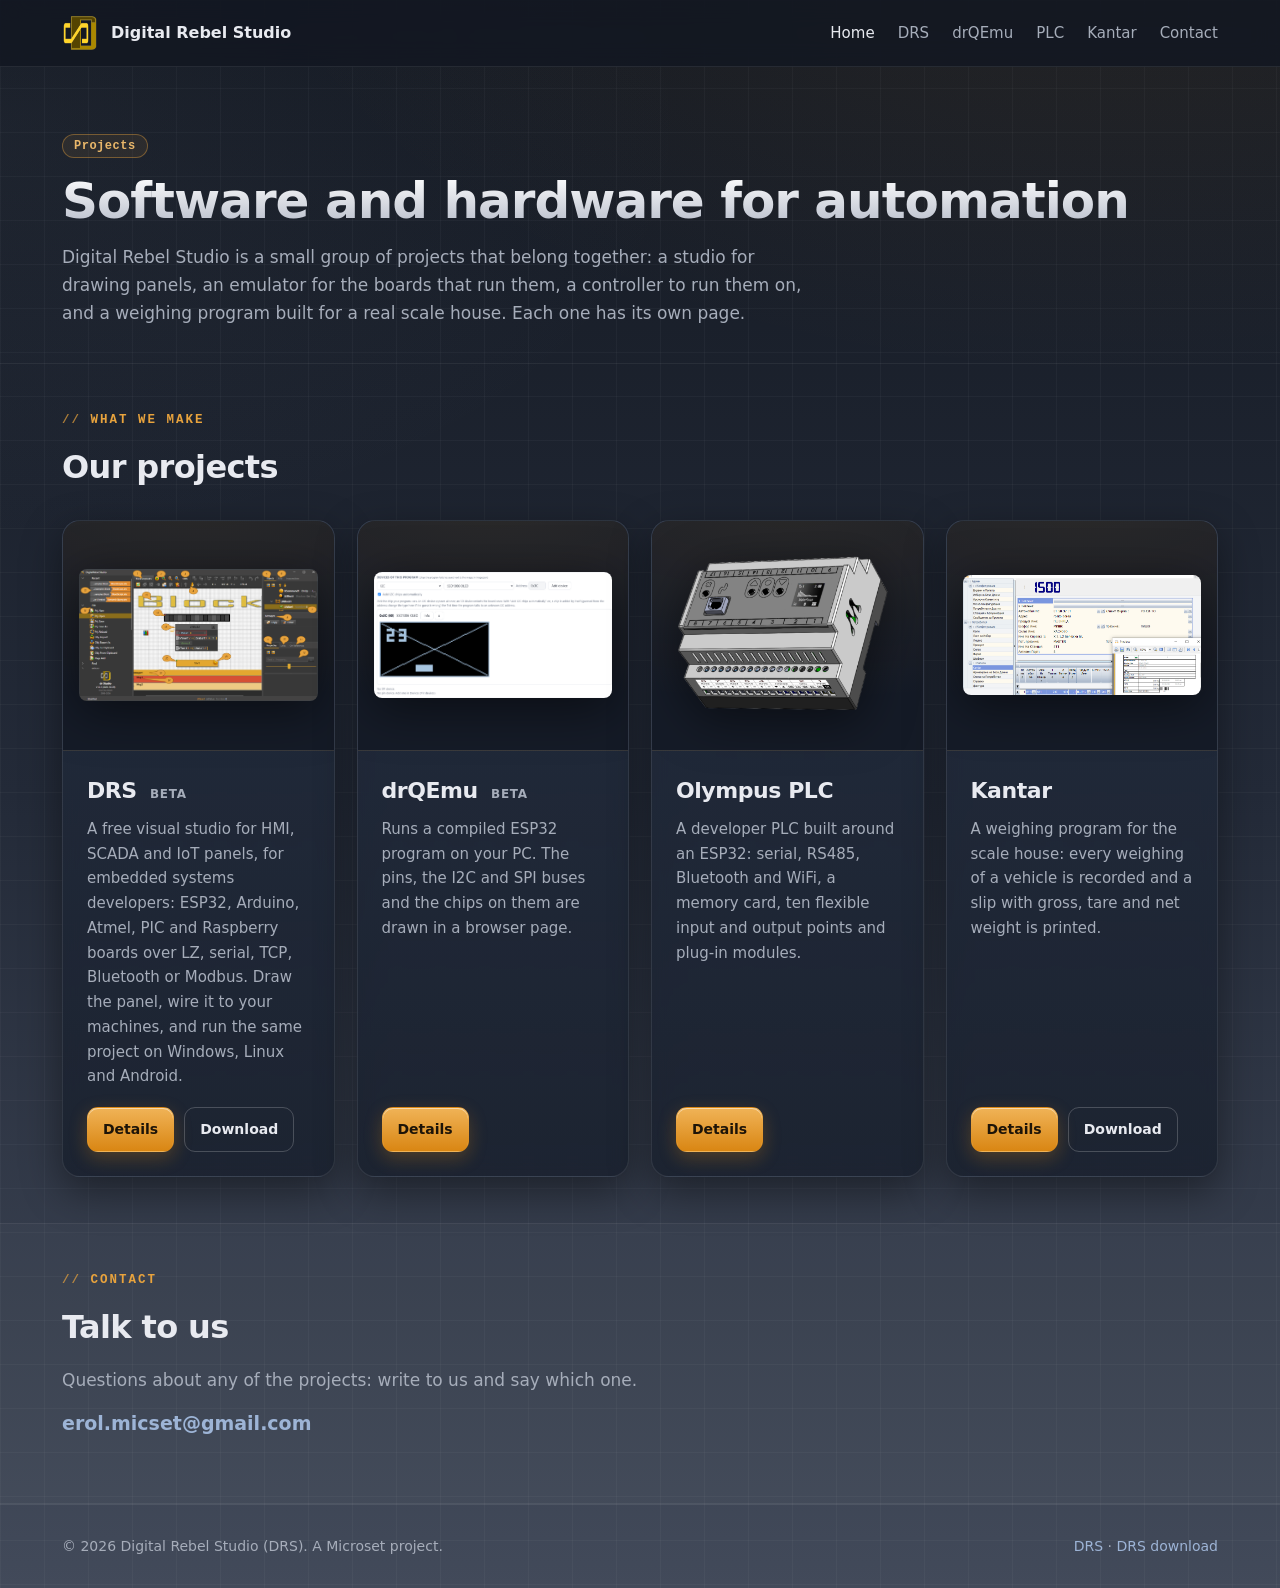
==== index.html @ 2b2c3fd4 "Keywords: embedded systems developers" ====
<!DOCTYPE html>
<html lang="en">
<head>
<meta charset="utf-8">
<meta name="viewport" content="width=device-width, initial-scale=1">
<title>Digital Rebel Studio · Free HMI and SCADA for embedded developers: ESP32, Arduino, PIC, Raspberry</title>
<link rel="canonical" href="https://erolmicset.github.io/">
<meta name="description" content="Digital Rebel Studio makes software and hardware for automation: DRS, a free HMI and SCADA studio for embedded developers using ESP32, Arduino, Atmel AVR, PIC and Raspberry boards (LZ over serial, TCP or Bluetooth, or Modbus); drQEmu, an ESP32 emulator; the Olympus PLC; and Kantar, a weighing program.">
<meta name="theme-color" content="#0f1626">
<link rel="icon" type="image/png" href="images/drs-logo.png">
<script>document.documentElement.classList.add('js')</script>
<style>
:root{
  --bg:#ffffff; --bg-alt:#f4f7fc; --card:#ffffff; --panel:#f8fafc;
  --text:#0d1424; --muted:#57617a; --faint:#8a93a8;
  --line:#e2e8f2;
  --accent:#2563eb; --amber:#d98613; --accent-ink:#ffffff; --ok:#16a34a;
  --shadow:0 1px 2px rgba(13,20,36,.05),0 10px 28px rgba(13,20,36,.07);
  --mono:ui-monospace,SFMono-Regular,Menlo,Consolas,"Liberation Mono",monospace;
}
@media (prefers-color-scheme:dark){
  :root{
    --bg:#0a1020; --bg-alt:#0d1428; --card:#121b33; --panel:#0e1730;
    --text:#e9edf6; --muted:#9aa5bd; --faint:#6e7891;
    --line:#1f2b4a;
    --accent:#5b8cff; --amber:#e8a33d; --accent-ink:#06101f; --ok:#34d399;
    --shadow:0 1px 2px rgba(0,0,0,.4),0 10px 28px rgba(0,0,0,.35);
  }
}
*{box-sizing:border-box}
html{scroll-behavior:smooth}
@media (prefers-reduced-motion:reduce){html{scroll-behavior:auto}*{animation:none!important;transition:none!important}}
body{margin:0;background:var(--bg);color:var(--text);
  font:16px/1.65 system-ui,-apple-system,"Segoe UI",Roboto,Helvetica,Arial,sans-serif;-webkit-font-smoothing:antialiased}
a{color:var(--accent);text-decoration:none}
a:hover{text-decoration:underline}
:focus-visible{outline:2px solid var(--accent);outline-offset:3px;border-radius:6px}
h1,h2,h3{letter-spacing:-.02em}
img{max-width:100%;height:auto;display:block}
.wrap{max-width:1200px;margin:0 auto;padding:0 22px}
header.nav{position:sticky;top:0;z-index:30;background:color-mix(in srgb,var(--bg) 84%,transparent);
  backdrop-filter:blur(12px);border-bottom:1px solid var(--line)}
.nav .wrap{display:flex;align-items:center;justify-content:space-between;gap:18px;height:66px}
.brand{display:flex;align-items:center;gap:11px;font-weight:700;color:var(--text);white-space:nowrap}
.brand:hover{text-decoration:none}
.logo{width:38px;height:38px;object-fit:contain}
.nav nav{display:flex;gap:23px;align-items:center}
.nav nav a{color:var(--muted);font-size:15px;white-space:nowrap}
.nav nav a:hover,.nav nav a[aria-current]{color:var(--text);text-decoration:none}
.btn{display:inline-block;padding:12px 22px;border-radius:11px;font-weight:600;font-size:15px;border:1px solid transparent;cursor:pointer;font-family:inherit}
.btn:hover{text-decoration:none}
.btn.primary{background:linear-gradient(180deg,#f0b357,#d98613);color:#1d1408;
  box-shadow:inset 0 1px 0 rgba(255,255,255,.5),0 6px 18px rgba(217,134,19,.28);transition:transform .2s,filter .2s}
.btn.primary:hover{filter:brightness(1.06);transform:translateY(-1px)}
.btn.ghost{border-color:var(--line);color:var(--text);background:var(--card)}
.btn.ghost:hover{border-color:var(--amber)}
.eyebrow{font-size:12.5px;font-weight:700;letter-spacing:1.5px;text-transform:uppercase;color:var(--amber);margin:0 0 10px}
.head{padding:64px 0 36px;background:radial-gradient(1100px 380px at 50% -90px,color-mix(in srgb,var(--amber) 16%,transparent),transparent)}
h1{font-size:clamp(32px,5vw,50px);line-height:1.1;margin:0 0 14px}
h2{font-size:clamp(24px,3vw,32px);margin:0 0 12px}
.sub{color:var(--muted);max-width:740px;margin:0;font-size:17px}
section{padding:46px 0}
section.alt{background:var(--bg-alt);border-block:1px solid var(--line)}
.card{background:var(--card);border:1px solid var(--line);border-radius:18px;padding:24px;box-shadow:var(--shadow)}

/* recommended */
.rec{display:grid;grid-template-columns:auto 1fr auto;gap:26px;align-items:center;
  border-color:color-mix(in srgb,var(--amber) 50%,var(--line));
  background:linear-gradient(180deg,color-mix(in srgb,var(--amber) 8%,var(--card)),var(--card))}
.rec .ico{width:76px;height:76px;border-radius:20px;display:grid;place-items:center;
  background:linear-gradient(180deg,#f0b357,#d98613);box-shadow:inset 0 1px 0 rgba(255,255,255,.5),0 10px 24px rgba(217,134,19,.3)}
.rec .ico svg{width:42px;height:42px}
.rec h2{margin:0 0 4px;font-size:24px}
.rec p{margin:0;color:var(--muted)}
.rec .meta{font:600 12.5px var(--mono);color:var(--faint);margin-top:8px}
@media(max-width:800px){.rec{grid-template-columns:1fr;text-align:center}.rec .ico{margin:0 auto}}

/* package table */
.pk{display:grid;gap:16px;grid-template-columns:repeat(auto-fit,minmax(260px,1fr));margin-top:22px}
.pk .card{padding:20px;transition:transform .3s cubic-bezier(.2,.7,.2,1),box-shadow .3s,border-color .2s}
.pk .card:hover{transform:translateY(-3px);border-color:var(--amber)}
.pk .card.me{border-color:var(--amber);box-shadow:0 0 0 2px color-mix(in srgb,var(--amber) 35%,transparent),var(--shadow)}
.pk h3{margin:0 0 2px;font-size:18px}
.pk .os{font-size:12px;font-weight:700;letter-spacing:1.2px;text-transform:uppercase;color:var(--amber)}
.pk ul{list-style:none;margin:12px 0 0;padding:0;display:grid;gap:8px}
.pk li{display:flex;justify-content:space-between;gap:10px;font-size:14px;color:var(--muted);border-top:1px solid var(--line);padding-top:8px}
.pk li b{color:var(--text);font-weight:600}
.pk li code,.path{font:12.5px var(--mono);color:var(--faint)}
.sz{font:600 12.5px var(--mono);white-space:nowrap}

/* hash */
.hash{display:flex;gap:10px;align-items:center;flex-wrap:wrap;margin-top:12px}
.hash code{flex:1 1 360px;min-width:0;overflow-wrap:anywhere;font:13px/1.5 var(--mono);background:var(--panel);
  border:1px solid var(--line);border-radius:10px;padding:10px 12px}
.pre{background:#070d1f;color:#d7e0ff;border-radius:12px;padding:14px 16px;border:1px solid #1c2748;
  font:13px/1.7 var(--mono);overflow-x:auto;white-space:pre;margin:8px 0 0}
.tabs{display:flex;gap:8px;flex-wrap:wrap;margin:14px 0 0}
.tabs button{font:inherit;font-size:14px;font-weight:600;cursor:pointer;padding:7px 15px;border-radius:999px;
  border:1px solid var(--line);background:var(--card);color:var(--text)}
.tabs button[aria-pressed="true"]{background:linear-gradient(180deg,#f0b357,#d98613);border-color:#c47a10;color:#1d1408}

/* flow */
.plate{background:#f7f9fc;border:1px solid #e0e7f1;border-radius:18px;padding:18px;box-shadow:var(--shadow)}
.plate svg{display:block;width:100%;height:auto;max-width:980px;margin:0 auto}
.plate .pcap{font-size:12.5px;color:#7a869c;margin:8px 4px 0;font-weight:600}
.step rect{filter:drop-shadow(0 3px 5px rgba(20,32,60,.22))}
.js .step{opacity:0;transform:translateY(8px);transition:opacity .5s ease,transform .5s ease;transition-delay:var(--d)}
.js .plate.go .step{opacity:1;transform:none}
.js .plate .arrow{stroke-dasharray:1;stroke-dashoffset:1}
.js .plate.go .arrow{animation:draw .7s ease-out forwards;animation-delay:var(--d)}
@keyframes draw{to{stroke-dashoffset:0}}
.js .reveal{opacity:0;transform:translateY(16px);transition:opacity .6s ease,transform .6s cubic-bezier(.2,.7,.2,1)}
.js .reveal.in{opacity:1;transform:none}
.notes{display:grid;gap:14px;grid-template-columns:repeat(auto-fit,minmax(280px,1fr))}
.notes p{margin:0;color:var(--muted);font-size:15px}
.notes h3{margin:0 0 6px;font-size:17px}
footer{border-top:1px solid var(--line);padding:30px 0;color:var(--muted);font-size:14px}
footer .wrap{display:flex;justify-content:space-between;gap:16px;flex-wrap:wrap}
.badge{display:inline-block;font:700 12px var(--mono);letter-spacing:.5px;color:var(--accent);border:1px solid color-mix(in srgb,var(--accent) 45%,var(--line));background:color-mix(in srgb,var(--accent) 9%,transparent);padding:4px 11px;border-radius:999px;margin-bottom:16px}
.rec .ico{background:linear-gradient(180deg,#7fa6ee,#2563eb)!important;box-shadow:inset 0 1px 0 rgba(255,255,255,.45),0 10px 24px rgba(37,99,235,.3)!important}
.rec{border-color:color-mix(in srgb,var(--accent) 50%,var(--line))!important;background:linear-gradient(180deg,color-mix(in srgb,var(--accent) 7%,var(--card)),var(--card))!important}
.rec .ico svg{stroke:#fff}
.shotgrid{display:grid;gap:22px;grid-template-columns:1fr;margin-top:22px}
.shotfig{padding:16px;margin:0}
.shotfig .frame{background:radial-gradient(700px 240px at 50% -40px,#eef2f9,#e1e8f3);border:1px solid var(--line);border-radius:14px;padding:14px;display:grid;place-items:center;cursor:zoom-in;overflow:hidden}
.shotfig img{width:auto;max-width:100%;height:auto;border-radius:8px;border:1px solid #d6deec;box-shadow:0 14px 34px rgba(20,32,60,.22),0 2px 6px rgba(20,32,60,.15);transition:transform .5s cubic-bezier(.2,.7,.2,1)}
.shotfig .frame:hover img{transform:scale(1.015)}
.shotfig figcaption{margin-top:12px;display:grid;gap:3px}
.shotfig figcaption b{font-size:16.5px}
.shotfig figcaption span{color:var(--muted);font-size:14.5px}
dialog.zoom{border:0;padding:0;background:transparent;max-width:none;max-height:none;width:100vw;height:100vh;margin:0}
dialog.zoom::backdrop{background:rgba(5,9,18,.9)}
.zb{position:relative;width:100%;height:100%;display:flex;flex-direction:column;align-items:center;padding:54px 40px 16px}
.zb .view{flex:1 1 auto;min-height:0;width:100%;overflow:auto;display:grid;place-items:center}
.zb img{width:auto;height:auto;max-width:100%;max-height:calc(100vh - 150px);border-radius:10px;box-shadow:0 24px 70px rgba(0,0,0,.65);animation:zin .35s cubic-bezier(.2,.7,.2,1)}
@keyframes zin{from{opacity:0;transform:scale(.96)}to{opacity:1;transform:none}}
.zb .cap{color:#d8deea;margin-top:12px;font-size:15px;text-align:center;max-width:860px}
.zb .cap b{display:block;color:#fff;font-size:17px}
.zb button{font:inherit;cursor:pointer;border:1px solid rgba(255,255,255,.18);background:rgba(20,28,48,.82);color:#fff;min-width:44px;height:44px;border-radius:999px;font-size:20px;position:absolute}
.zb button:hover{background:rgba(217,134,19,.92)}
.zb .close{top:10px;right:14px}.zb .prev{left:10px;top:50%}.zb .next{right:10px;top:50%}
</style>
<style>
.projects{display:grid;gap:22px;grid-template-columns:repeat(auto-fit,minmax(250px,1fr));margin-top:26px}
.proj{padding:0;overflow:hidden;display:flex;flex-direction:column;transition:transform .3s cubic-bezier(.2,.7,.2,1),border-color .2s}
.proj:hover{transform:translateY(-3px);border-color:var(--amber)}
.proj .pic{background:radial-gradient(700px 240px at 50% -40px,#eef2f9,#e1e8f3);border-bottom:1px solid var(--line);height:230px;display:grid;place-items:center;padding:16px}
.proj .pic img{max-height:100%;width:auto;max-width:100%;object-fit:contain;border-radius:8px}
.proj .txt{padding:22px 24px 24px;display:flex;flex-direction:column;gap:8px;flex:1}
.proj h3{margin:0;font-size:22px}
.proj h3 small{font-size:12px;font-weight:600;color:var(--muted);text-transform:uppercase;letter-spacing:.06em;margin-left:6px}
.proj p{margin:0;color:var(--muted);font-size:15px}
.proj .go{margin-top:auto;padding-top:10px;display:flex;gap:10px;flex-wrap:wrap}
</style>
<link rel="stylesheet" href="site.css">
</head>
<body>

<header class="nav">
  <div class="wrap">
    <a class="brand" href="index.html"><img class="logo" src="images/drs-logo.png" alt="" width="38" height="38"> Digital Rebel Studio</a>
    <nav aria-label="Primary">
      <a href="index.html" aria-current="page">Home</a>
      <a href="DRS.html">DRS</a>
      <a href="drQEmu.html">drQEmu</a>
      <a href="PLC.html">PLC</a>
      <a href="Kantar.html">Kantar</a>
      <a href="#contact">Contact</a>
    </nav>
  </div>
</header>

<main>
  <div class="head">
    <div class="wrap">
      <span class="badge" translate="no">Projects</span>
      <h1>Software and hardware for automation</h1>
      <p class="sub"><span translate="no" class="notranslate">Digital Rebel Studio</span> is a small group of projects that belong together: a studio for drawing panels, an emulator for the boards that run them, a controller to run them on, and a weighing program built for a real scale house. Each one has its own page.</p>
    </div>
  </div>

  <section>
    <div class="wrap">
      <p class="eyebrow">What we make</p>
      <h2>Our projects</h2>
      <div class="projects">

        <article class="card proj reveal">
          <div class="pic"><img src="images/drs/ide-overview1.png" alt="The DRS studio: the canvas, the toolbox and the property editor." loading="lazy"></div>
          <div class="txt">
            <h3><span translate="no" class="notranslate">DRS</span> <small>beta</small></h3>
            <p>A free visual studio for <span translate="no" class="notranslate">HMI</span>, <span translate="no" class="notranslate">SCADA</span> and <span translate="no" class="notranslate">IoT</span> panels, for embedded systems developers: <span translate="no" class="notranslate">ESP32</span>, <span translate="no" class="notranslate">Arduino</span>, <span translate="no" class="notranslate">Atmel</span>, <span translate="no" class="notranslate">PIC</span> and <span translate="no" class="notranslate">Raspberry</span> boards over <span translate="no" class="notranslate">LZ</span>, serial, <span translate="no" class="notranslate">TCP</span>, <span translate="no" class="notranslate">Bluetooth</span> or <span translate="no" class="notranslate">Modbus</span>. Draw the panel, wire it to your machines, and run the same project on <span translate="no" class="notranslate">Windows</span>, <span translate="no" class="notranslate">Linux</span> and <span translate="no" class="notranslate">Android</span>.</p>
            <div class="go"><a class="btn primary" href="DRS.html">Details</a><a class="btn ghost" href="DRSDownload.html">Download</a></div>
          </div>
        </article>

        <article class="card proj reveal">
          <div class="pic"><img src="images/drqemu/oled.png" alt="An OLED display drawn by drQEmu while a program runs." loading="lazy"></div>
          <div class="txt">
            <h3><span translate="no" class="notranslate">drQEmu</span> <small>beta</small></h3>
            <p>Runs a compiled <span translate="no" class="notranslate">ESP32</span> program on your PC. The pins, the <span translate="no" class="notranslate">I2C</span> and <span translate="no" class="notranslate">SPI</span> buses and the chips on them are drawn in a browser page.</p>
            <div class="go"><a class="btn primary" href="drQEmu.html">Details</a></div>
          </div>
        </article>

        <article class="card proj reveal">
          <div class="pic"><img src="images/PLC/Olympus1.1.png" alt="The Olympus PLC housing." loading="lazy"></div>
          <div class="txt">
            <h3><span translate="no" class="notranslate">Olympus PLC</span></h3>
            <p>A developer <span translate="no" class="notranslate">PLC</span> built around an <span translate="no" class="notranslate">ESP32</span>: serial, <span translate="no" class="notranslate">RS485</span>, <span translate="no" class="notranslate">Bluetooth</span> and <span translate="no" class="notranslate">WiFi</span>, a memory card, ten flexible input and output points and plug-in modules.</p>
            <div class="go"><a class="btn primary" href="PLC.html">Details</a></div>
          </div>
        </article>

        <article class="card proj reveal">
          <div class="pic"><img src="images/Kantar/Kantar10.jpg" alt="The Kantar weighing screen." loading="lazy"></div>
          <div class="txt">
            <h3><span translate="no" class="notranslate">Kantar</span></h3>
            <p>A weighing program for the scale house: every weighing of a vehicle is recorded and a slip with gross, tare and net weight is printed.</p>
            <div class="go"><a class="btn primary" href="Kantar.html">Details</a><a class="btn ghost" href="Kantar.html#rec">Download</a></div>
          </div>
        </article>

      </div>
    </div>
  </section>

  <section class="alt" id="contact">
    <div class="wrap">
      <p class="eyebrow">Contact</p>
      <h2>Talk to us</h2>
      <p class="sub">Questions about any of the projects: write to us and say which one.</p>
      <p style="font-size:19px;font-weight:600;margin:14px 0 18px"><a href="mailto:erol.micset@gmail.com">erol.micset@gmail.com</a></p>
    </div>
  </section>
</main>

<footer>
  <div class="wrap">
    <span>&copy; <span id="y">2026</span> <span translate="no" class="notranslate">Digital Rebel Studio</span> (<span translate="no" class="notranslate">DRS</span>). A <span translate="no" class="notranslate">Microset</span> project.</span>
    <span><a href="DRS.html"><span translate="no" class="notranslate">DRS</span></a> &middot; <a href="DRSDownload.html"><span translate="no" class="notranslate">DRS</span> download</a></span>
  </div>
</footer>

<script>
(function () {
  'use strict';
  var reduce = window.matchMedia && matchMedia('(prefers-reduced-motion: reduce)').matches;
  var items = Array.prototype.slice.call(document.querySelectorAll('.reveal'));
  if (reduce || !('IntersectionObserver' in window)) items.forEach(function (e) { e.classList.add('in'); });
  else {
    var io = new IntersectionObserver(function (en) { en.forEach(function (x) { if (x.isIntersecting) { x.target.classList.add('in'); io.unobserve(x.target); } }); }, { threshold: 0.12 });
    items.forEach(function (e, i) { e.style.transitionDelay = (i % 3) * 0.08 + 's'; io.observe(e); });
    setTimeout(function () { items.forEach(function (e) { e.classList.add('in'); }); }, 6000);
  }
  document.getElementById('y').textContent = new Date().getFullYear();
})();
</script>
</body>
</html>
---- site.css ----
/* site.css - the dark, technical look shared by every page. Loaded after each page's own style block, so it wins.
   Graphite ground, gold accent; blue only as a faint hint (links, a trace of light). */
:root{
  --bg:#121722; --bg-alt:#151b27; --card:#1a2130; --panel:#141a26;
  --text:#e8eaf0; --muted:#a6adba; --faint:#737b8a;
  --line:#2a3345;
  --accent:#9db4d6; --amber:#e8a33d; --accent-ink:#121722; --ok:#6fcf97;
  --shadow:0 14px 40px rgba(0,0,0,.42);
}
body{
  background-color:#121722;
  background-image:
    radial-gradient(900px 520px at 88% -140px,rgba(232,163,61,.09),transparent),
    radial-gradient(700px 420px at 0% 8%,rgba(160,175,200,.05),transparent),
    linear-gradient(rgba(255,255,255,.032) 1px,transparent 1px),
    linear-gradient(90deg,rgba(255,255,255,.032) 1px,transparent 1px),
    linear-gradient(180deg,#141922 0%,#232a38 50%,#424a5a 100%);
  background-size:auto,auto,44px 44px,44px 44px,100% 100%;
}
header.nav{background:rgba(18,23,34,.84);border-bottom:1px solid rgba(255,255,255,.08)}
.head{background:none;border-bottom:1px solid rgba(255,255,255,.06)}
h1{background:linear-gradient(180deg,#ffffff,#b4bac8);-webkit-background-clip:text;background-clip:text;color:transparent}
.eyebrow{font-family:var(--mono,ui-monospace,SFMono-Regular,Menlo,Consolas,monospace);letter-spacing:2px;color:var(--amber)}
.eyebrow::before{content:"// ";opacity:.7}
.badge{background:rgba(232,163,61,.08);border-color:rgba(232,163,61,.4);color:#e9b76a}
section.alt{background:rgba(255,255,255,.018);border-block:1px solid rgba(255,255,255,.06)}
.card{background:linear-gradient(180deg,rgba(36,46,64,.78),rgba(23,30,43,.78));border:1px solid rgba(255,255,255,.09);box-shadow:inset 0 1px 0 rgba(255,255,255,.04),var(--shadow);backdrop-filter:blur(8px)}
.btn.ghost{background:transparent;border-color:rgba(255,255,255,.2);color:var(--text)}
.btn.ghost:hover{border-color:var(--amber)}
footer{border-top:1px solid rgba(255,255,255,.08)}
/* project cards of the home page */
.proj:hover{border-color:rgba(232,163,61,.65);box-shadow:inset 0 1px 0 rgba(255,255,255,.05),0 0 32px rgba(232,163,61,.12),var(--shadow)}
.proj .pic{background:radial-gradient(520px 200px at 50% -20px,rgba(232,163,61,.10),transparent),#151b27;border-bottom:1px solid rgba(255,255,255,.09)}
.proj .pic img{filter:drop-shadow(0 10px 24px rgba(0,0,0,.5))}
.proj .go .btn{padding:10px 15px;font-size:14px}
/* picture frames: dark mat under the screenshots */
.shotfig .frame,.stage{background:radial-gradient(700px 240px at 50% -40px,rgba(232,163,61,.07),transparent),#151b27}
.shotfig img{border-color:rgba(255,255,255,.14)}
/* download cards: gold, not blue (the pages' own rules use !important, so these do too) */
.rec .ico{background:linear-gradient(180deg,#f0b357,#d98613)!important;box-shadow:inset 0 1px 0 rgba(255,255,255,.45),0 10px 24px rgba(217,134,19,.28)!important}
.rec .ico svg{stroke:#1d1408}
.rec{border-color:rgba(232,163,61,.45)!important;background:linear-gradient(180deg,rgba(232,163,61,.07),rgba(23,30,43,.8))!important}
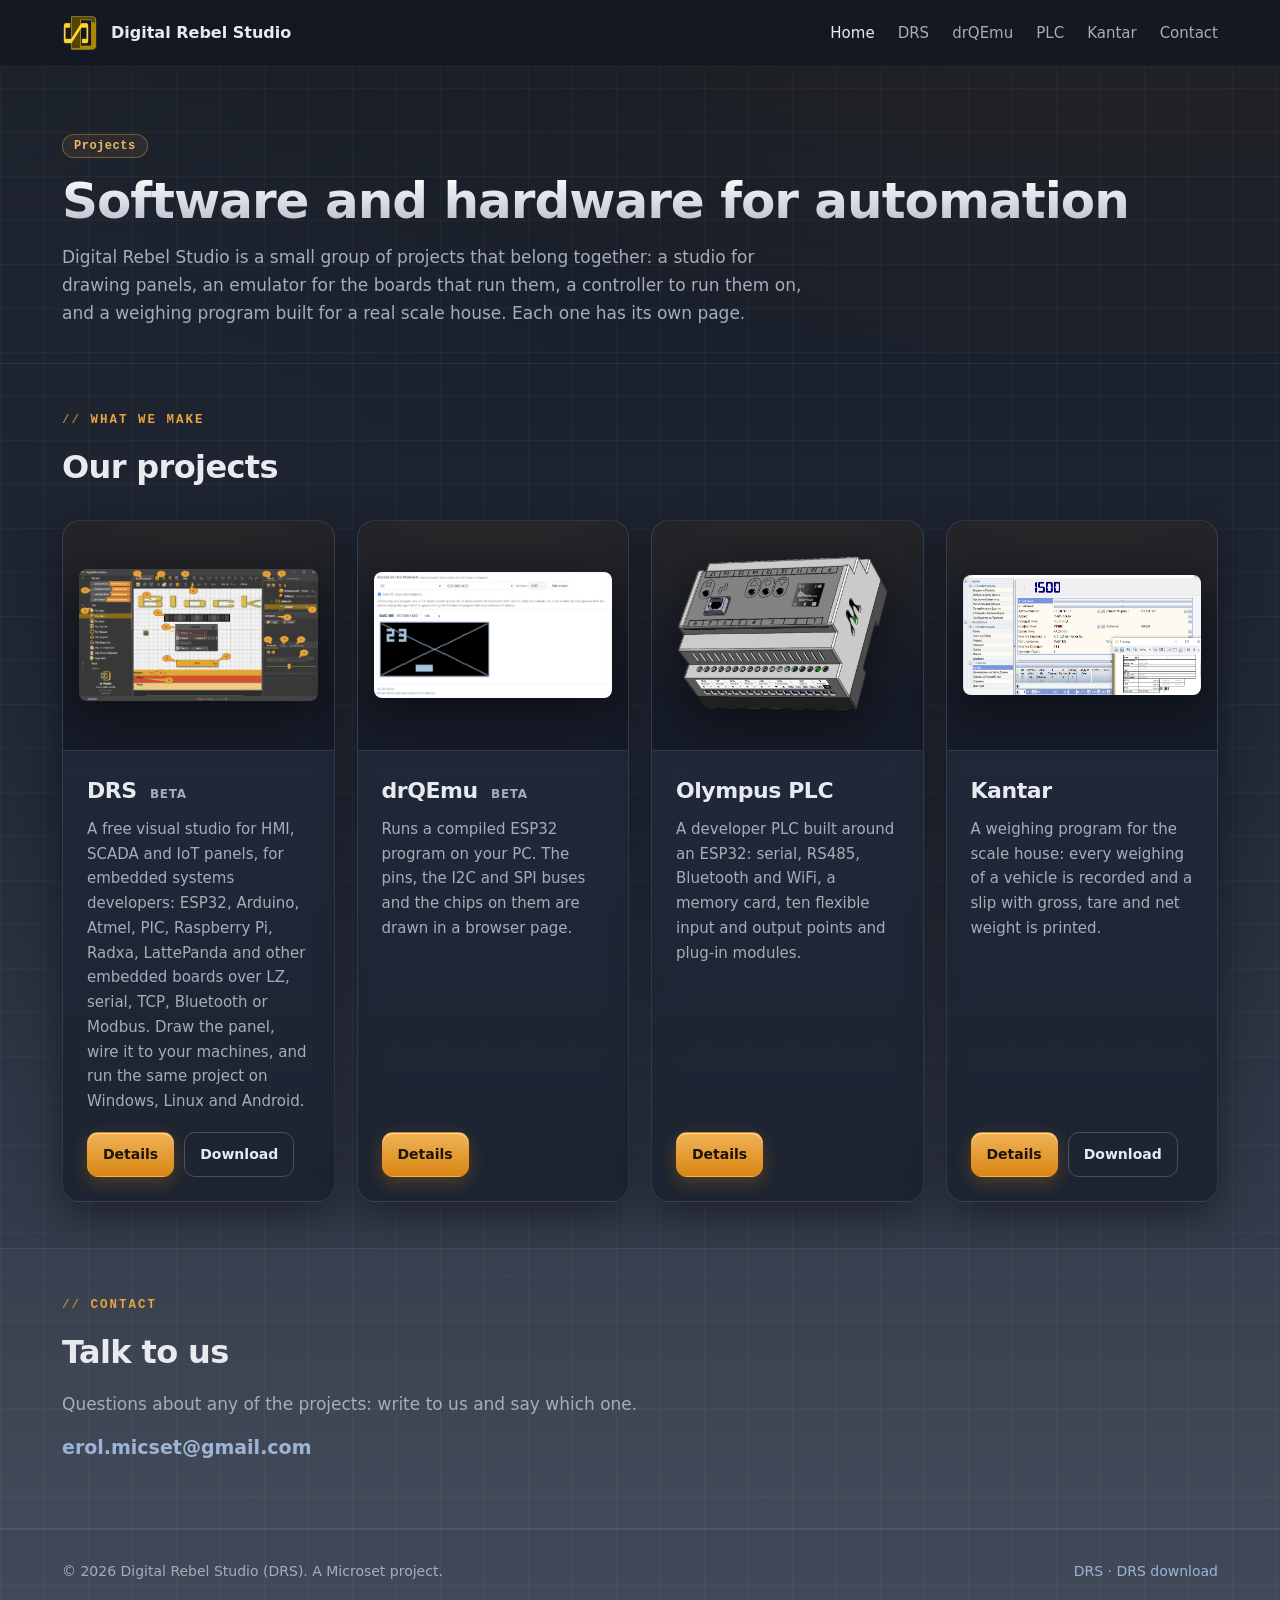
==== commit 5e0cc05a: "DRS page: embedded developer use cases, boards (Raspberry Pi, Radxa, LattePanda)" ====
--- a/index.html
+++ b/index.html
@@ -3,9 +3,9 @@
 <head>
 <meta charset="utf-8">
 <meta name="viewport" content="width=device-width, initial-scale=1">
-<title>Digital Rebel Studio · Free HMI and SCADA for embedded developers: ESP32, Arduino, PIC, Raspberry</title>
+<title>Digital Rebel Studio · Free HMI and SCADA for embedded developers: ESP32, Arduino, PIC, Raspberry Pi, Radxa, LattePanda</title>
 <link rel="canonical" href="https://erolmicset.github.io/">
-<meta name="description" content="Digital Rebel Studio makes software and hardware for automation: DRS, a free HMI and SCADA studio for embedded developers using ESP32, Arduino, Atmel AVR, PIC and Raspberry boards (LZ over serial, TCP or Bluetooth, or Modbus); drQEmu, an ESP32 emulator; the Olympus PLC; and Kantar, a weighing program.">
+<meta name="description" content="Digital Rebel Studio makes software and hardware for automation: DRS, a free HMI and SCADA studio for embedded developers using ESP32, Arduino, Atmel AVR, PIC, Raspberry Pi, Radxa, LattePanda and other embedded boards (LZ over serial, TCP or Bluetooth, or Modbus); drQEmu, an ESP32 emulator; the Olympus PLC; and Kantar, a weighing program.">
 <meta name="theme-color" content="#0f1626">
 <link rel="icon" type="image/png" href="images/drs-logo.png">
 <script>document.documentElement.classList.add('js')</script>
@@ -189,7 +189,7 @@
           <div class="pic"><img src="images/drs/ide-overview1.png" alt="The DRS studio: the canvas, the toolbox and the property editor." loading="lazy"></div>
           <div class="txt">
             <h3><span translate="no" class="notranslate">DRS</span> <small>beta</small></h3>
-            <p>A free visual studio for <span translate="no" class="notranslate">HMI</span>, <span translate="no" class="notranslate">SCADA</span> and <span translate="no" class="notranslate">IoT</span> panels, for embedded systems developers: <span translate="no" class="notranslate">ESP32</span>, <span translate="no" class="notranslate">Arduino</span>, <span translate="no" class="notranslate">Atmel</span>, <span translate="no" class="notranslate">PIC</span> and <span translate="no" class="notranslate">Raspberry</span> boards over <span translate="no" class="notranslate">LZ</span>, serial, <span translate="no" class="notranslate">TCP</span>, <span translate="no" class="notranslate">Bluetooth</span> or <span translate="no" class="notranslate">Modbus</span>. Draw the panel, wire it to your machines, and run the same project on <span translate="no" class="notranslate">Windows</span>, <span translate="no" class="notranslate">Linux</span> and <span translate="no" class="notranslate">Android</span>.</p>
+            <p>A free visual studio for <span translate="no" class="notranslate">HMI</span>, <span translate="no" class="notranslate">SCADA</span> and <span translate="no" class="notranslate">IoT</span> panels, for embedded systems developers: <span translate="no" class="notranslate">ESP32</span>, <span translate="no" class="notranslate">Arduino</span>, <span translate="no" class="notranslate">Atmel</span>, <span translate="no" class="notranslate">PIC</span>, <span translate="no" class="notranslate">Raspberry Pi</span>, <span translate="no" class="notranslate">Radxa</span>, <span translate="no" class="notranslate">LattePanda</span> and other embedded boards over <span translate="no" class="notranslate">LZ</span>, serial, <span translate="no" class="notranslate">TCP</span>, <span translate="no" class="notranslate">Bluetooth</span> or <span translate="no" class="notranslate">Modbus</span>. Draw the panel, wire it to your machines, and run the same project on <span translate="no" class="notranslate">Windows</span>, <span translate="no" class="notranslate">Linux</span> and <span translate="no" class="notranslate">Android</span>.</p>
             <div class="go"><a class="btn primary" href="DRS.html">Details</a><a class="btn ghost" href="DRSDownload.html">Download</a></div>
           </div>
         </article>
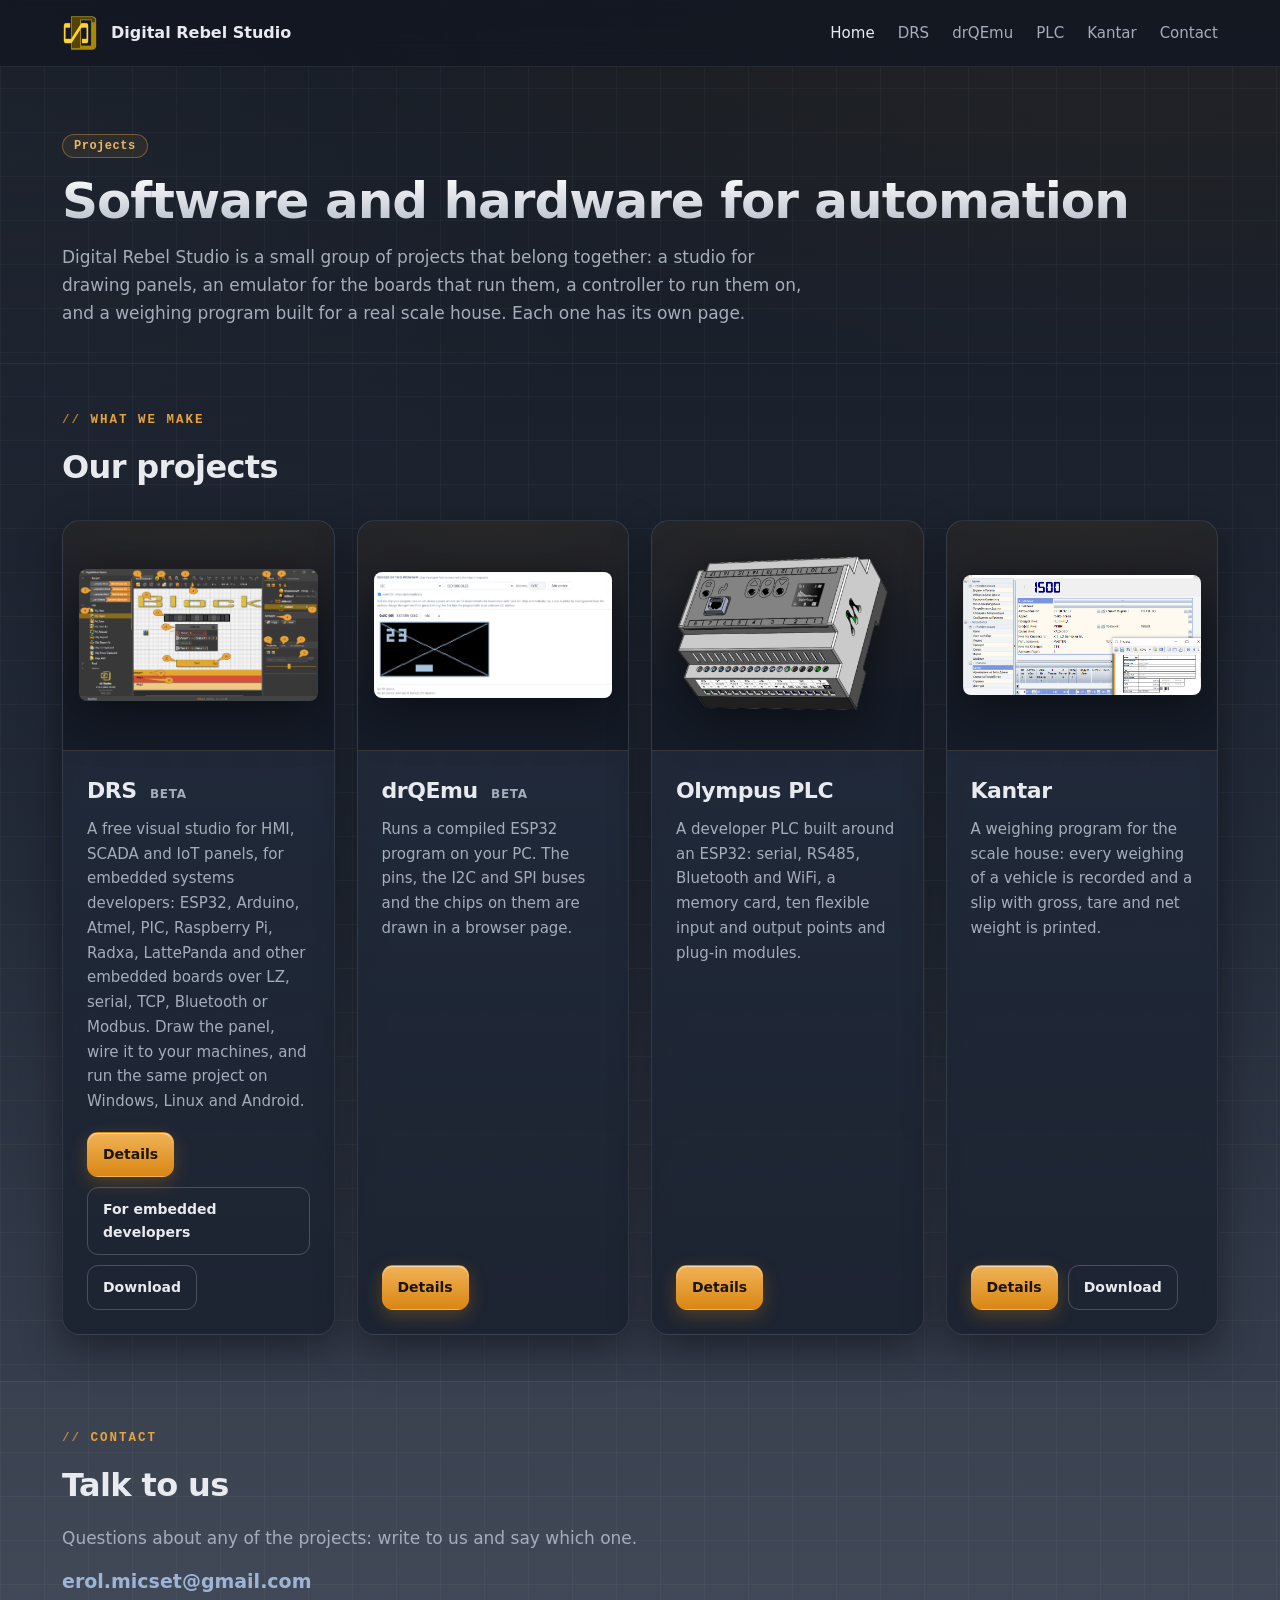
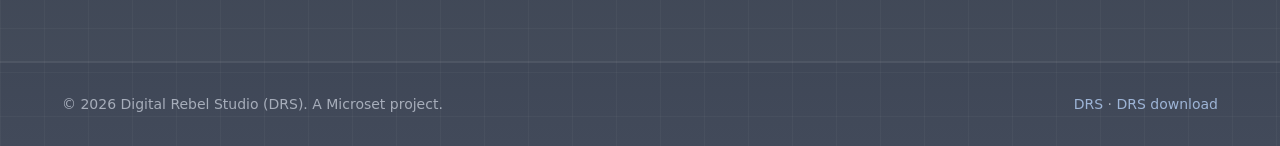
==== commit 98ba68ca: "Embedded developers page; links; sitemap" ====
--- a/index.html
+++ b/index.html
@@ -190,7 +190,7 @@
           <div class="txt">
             <h3><span translate="no" class="notranslate">DRS</span> <small>beta</small></h3>
             <p>A free visual studio for <span translate="no" class="notranslate">HMI</span>, <span translate="no" class="notranslate">SCADA</span> and <span translate="no" class="notranslate">IoT</span> panels, for embedded systems developers: <span translate="no" class="notranslate">ESP32</span>, <span translate="no" class="notranslate">Arduino</span>, <span translate="no" class="notranslate">Atmel</span>, <span translate="no" class="notranslate">PIC</span>, <span translate="no" class="notranslate">Raspberry Pi</span>, <span translate="no" class="notranslate">Radxa</span>, <span translate="no" class="notranslate">LattePanda</span> and other embedded boards over <span translate="no" class="notranslate">LZ</span>, serial, <span translate="no" class="notranslate">TCP</span>, <span translate="no" class="notranslate">Bluetooth</span> or <span translate="no" class="notranslate">Modbus</span>. Draw the panel, wire it to your machines, and run the same project on <span translate="no" class="notranslate">Windows</span>, <span translate="no" class="notranslate">Linux</span> and <span translate="no" class="notranslate">Android</span>.</p>
-            <div class="go"><a class="btn primary" href="DRS.html">Details</a><a class="btn ghost" href="DRSDownload.html">Download</a></div>
+            <div class="go"><a class="btn primary" href="DRS.html">Details</a><a class="btn ghost" href="Embedded.html">For embedded developers</a><a class="btn ghost" href="DRSDownload.html">Download</a></div>
           </div>
         </article>
 
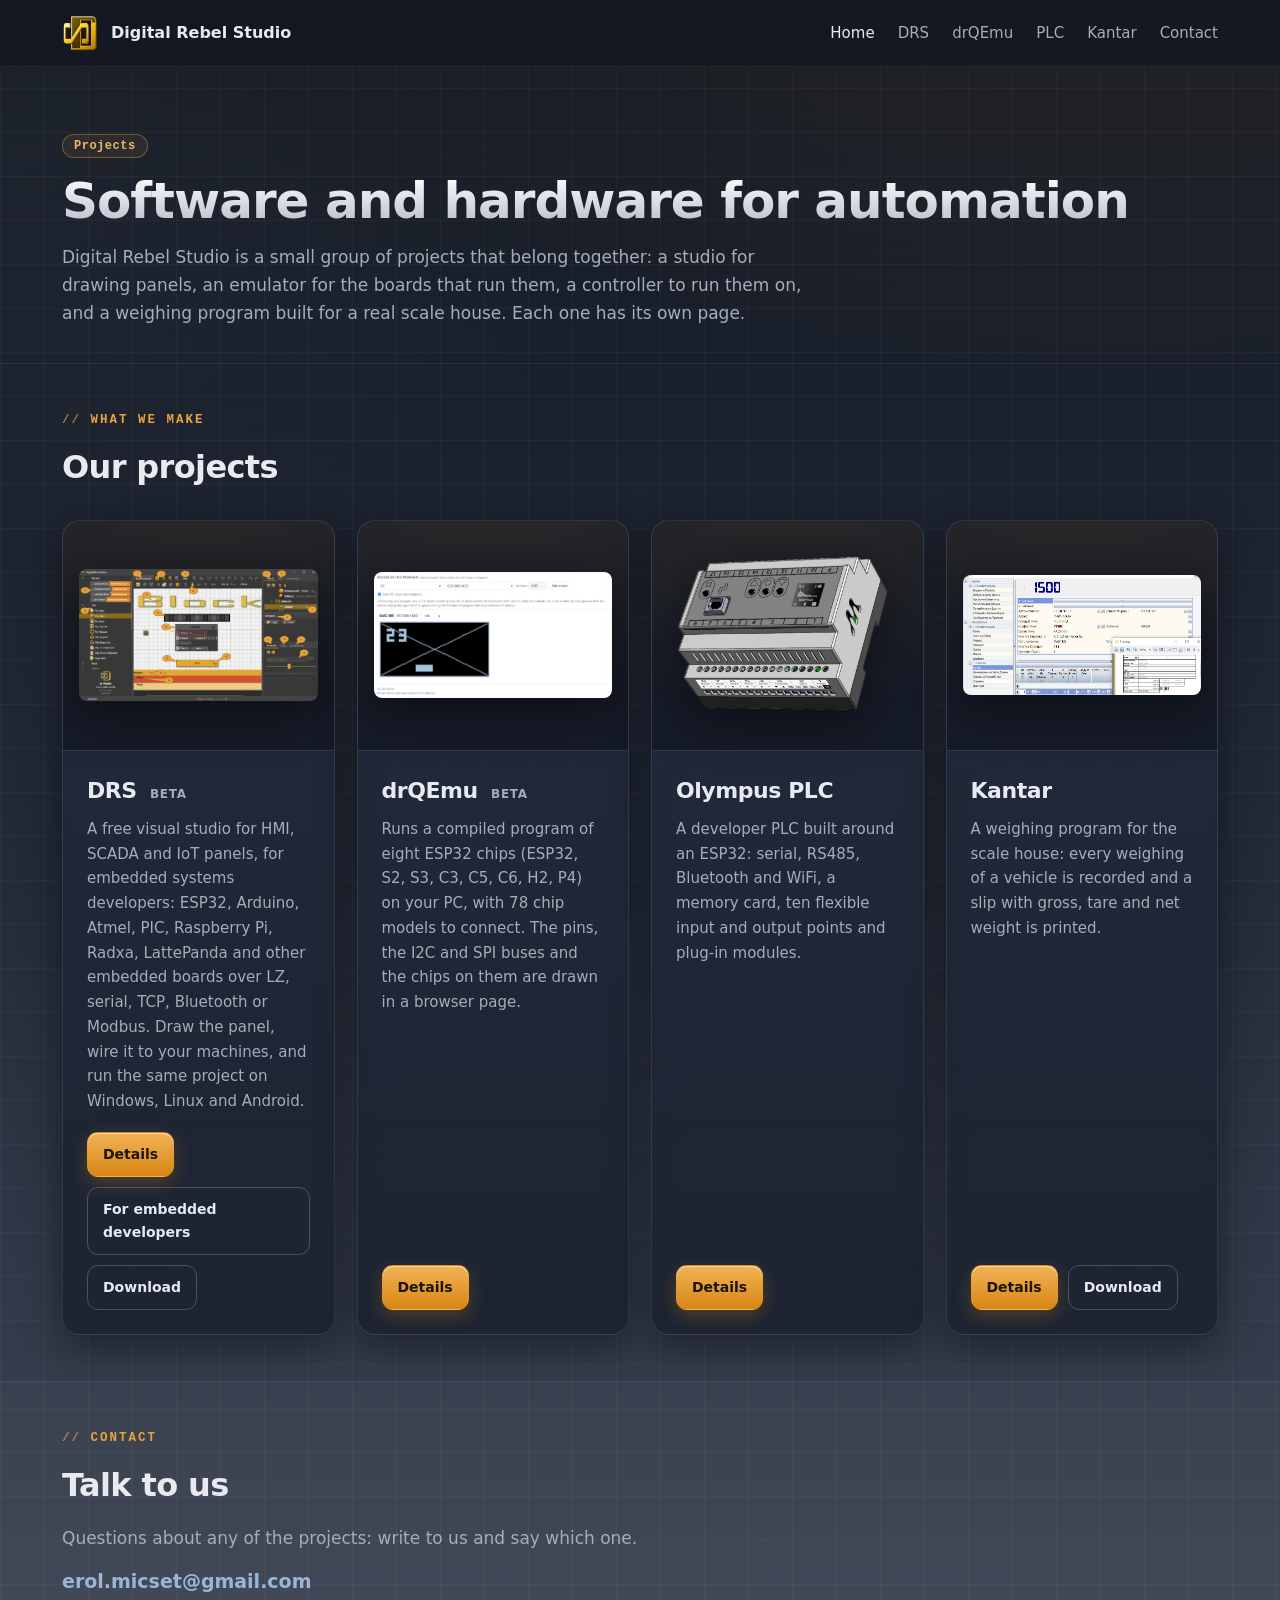
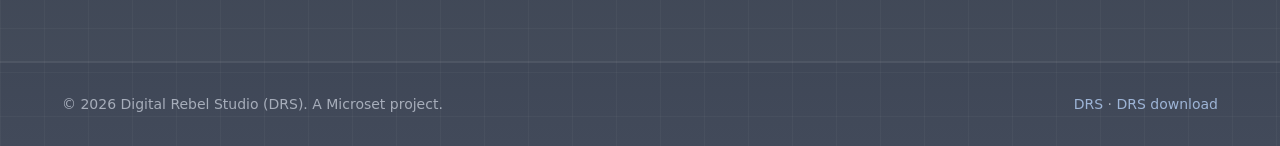
==== commit 73d8e899: "drQEmu page: eight ESP32 chips and 78 chip models, new file list, download shown as coming soon Co-A" ====
--- a/index.html
+++ b/index.html
@@ -5,9 +5,19 @@
 <meta name="viewport" content="width=device-width, initial-scale=1">
 <title>Digital Rebel Studio · Free HMI and SCADA for embedded developers: ESP32, Arduino, PIC, Raspberry Pi, Radxa, LattePanda</title>
 <link rel="canonical" href="https://erolmicset.github.io/">
-<meta name="description" content="Digital Rebel Studio makes software and hardware for automation: DRS, a free HMI and SCADA studio for embedded developers using ESP32, Arduino, Atmel AVR, PIC, Raspberry Pi, Radxa, LattePanda and other embedded boards (LZ over serial, TCP or Bluetooth, or Modbus); drQEmu, an ESP32 emulator; the Olympus PLC; and Kantar, a weighing program.">
+<meta name="description" content="Digital Rebel Studio makes software and hardware for automation: DRS, a free HMI and SCADA studio for embedded developers using ESP32, Arduino, Atmel AVR, PIC, Raspberry Pi, Radxa, LattePanda and other embedded boards (LZ over serial, TCP or Bluetooth, or Modbus); drQEmu, an emulator of eight ESP32 chips; the Olympus PLC; and Kantar, a weighing program.">
+<meta property="og:site_name" content="Digital Rebel Studio">
+<meta property="og:type" content="website">
+<meta property="og:title" content="Digital Rebel Studio · Free HMI and SCADA for embedded developers: ESP32, Arduino, PIC, Raspberry Pi, Radxa, LattePanda">
+<meta property="og:description" content="Free HMI and SCADA studio for ESP32, Arduino, PIC, Raspberry Pi and more, an emulator of eight ESP32 chips, the Olympus PLC and the Kantar weighing program.">
+<meta property="og:url" content="https://erolmicset.github.io/">
+<meta property="og:image" content="https://erolmicset.github.io/images/drs/ide-overview1.png">
+<meta name="twitter:card" content="summary_large_image">
+<meta name="twitter:title" content="Digital Rebel Studio · Free HMI and SCADA for embedded developers: ESP32, Arduino, PIC, Raspberry Pi, Radxa, LattePanda">
+<meta name="twitter:description" content="Free HMI and SCADA studio for ESP32, Arduino, PIC, Raspberry Pi and more, an emulator of eight ESP32 chips, the Olympus PLC and the Kantar weighing program.">
+<meta name="twitter:image" content="https://erolmicset.github.io/images/drs/ide-overview1.png">
 <meta name="theme-color" content="#0f1626">
-<link rel="icon" type="image/png" href="images/drs-logo.png">
+<link rel="icon" type="image/png" href="images/drs-favicon.png">
 <script>document.documentElement.classList.add('js')</script>
 <style>
 :root{
@@ -198,7 +208,7 @@
           <div class="pic"><img src="images/drqemu/oled.png" alt="An OLED display drawn by drQEmu while a program runs." loading="lazy"></div>
           <div class="txt">
             <h3><span translate="no" class="notranslate">drQEmu</span> <small>beta</small></h3>
-            <p>Runs a compiled <span translate="no" class="notranslate">ESP32</span> program on your PC. The pins, the <span translate="no" class="notranslate">I2C</span> and <span translate="no" class="notranslate">SPI</span> buses and the chips on them are drawn in a browser page.</p>
+            <p>Runs a compiled program of eight <span translate="no" class="notranslate">ESP32</span> chips (<span translate="no" class="notranslate">ESP32, S2, S3, C3, C5, C6, H2, P4</span>) on your PC, with 78 chip models to connect. The pins, the <span translate="no" class="notranslate">I2C</span> and <span translate="no" class="notranslate">SPI</span> buses and the chips on them are drawn in a browser page.</p>
             <div class="go"><a class="btn primary" href="drQEmu.html">Details</a></div>
           </div>
         </article>
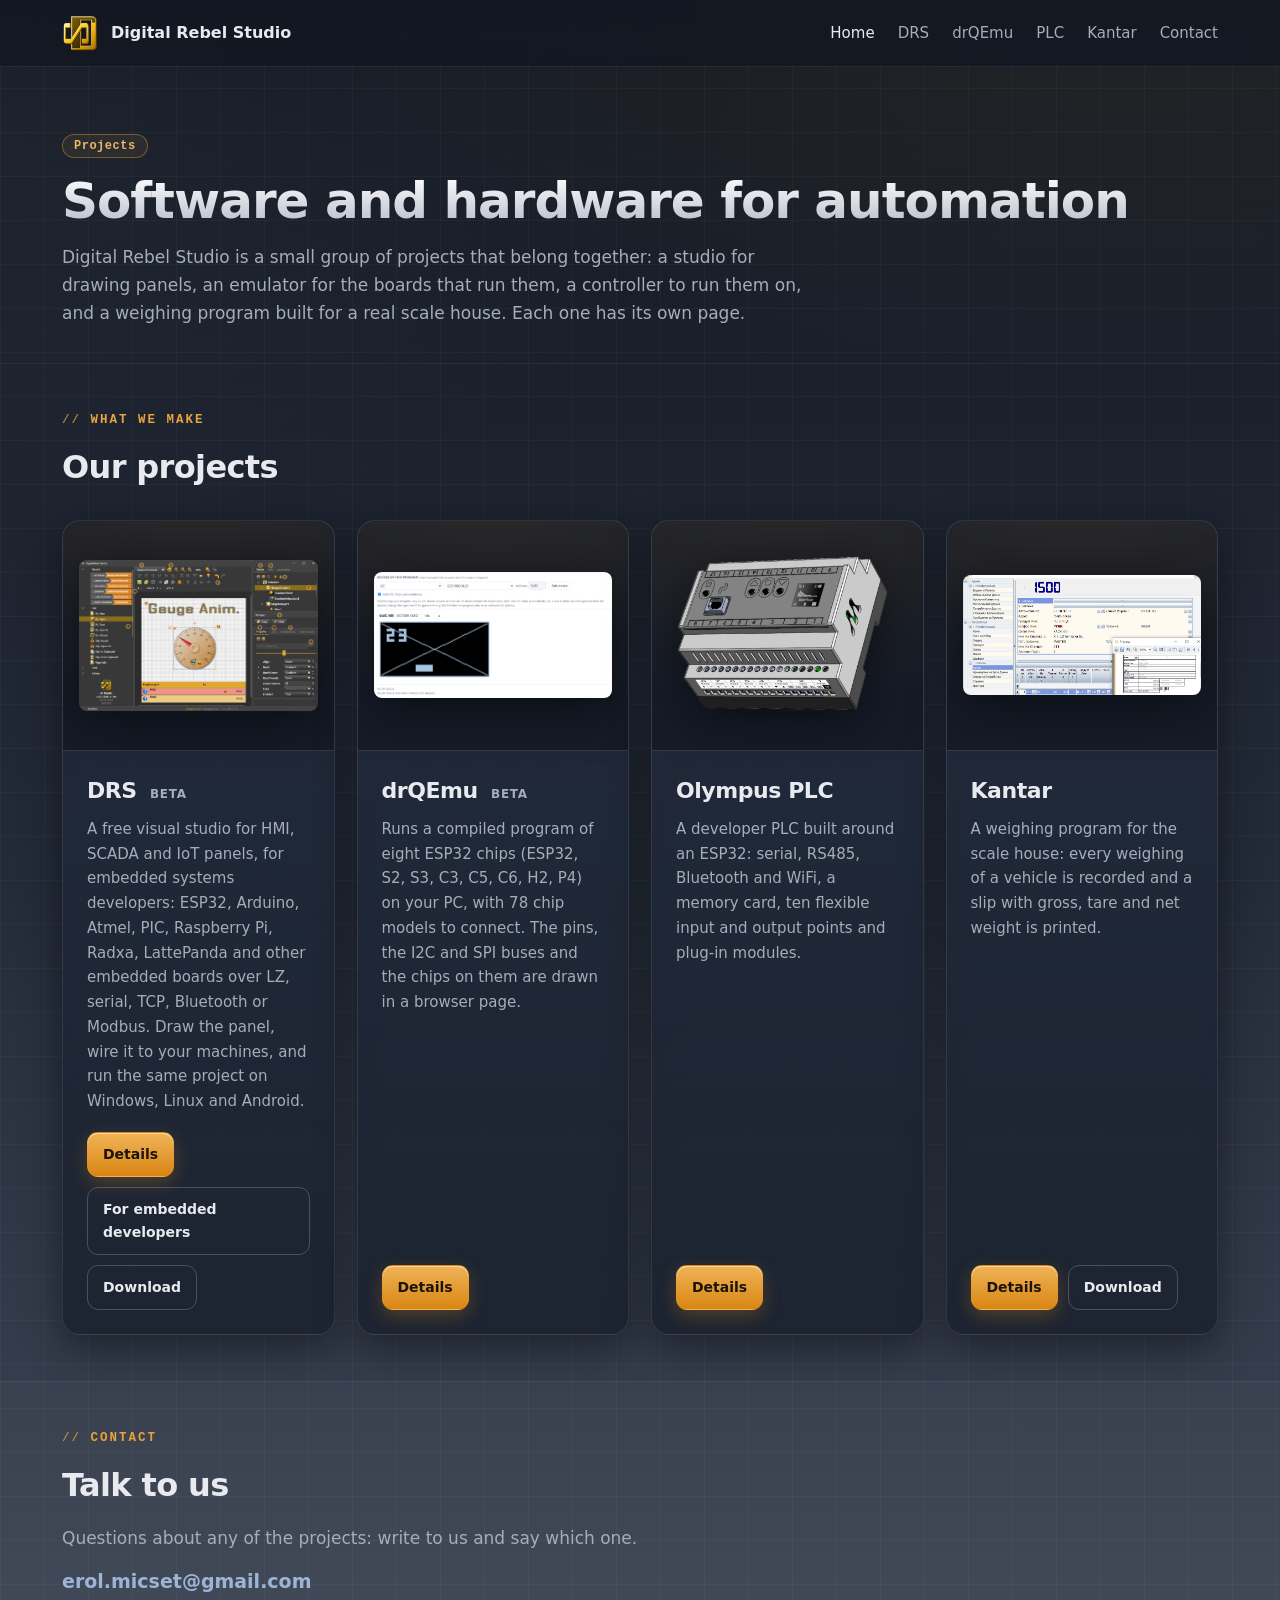
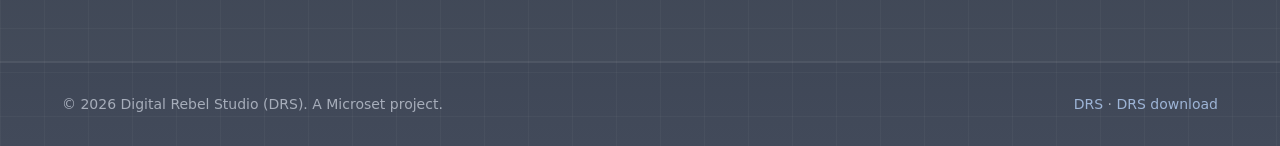
==== commit cff09bc6: "Overview screenshot: new picture with translucent callouts; legend, sizes and alt texts updated Co-A" ====
--- a/index.html
+++ b/index.html
@@ -196,7 +196,7 @@
       <div class="projects">
 
         <article class="card proj reveal">
-          <div class="pic"><img src="images/drs/ide-overview1.png" alt="The DRS studio: the canvas, the toolbox and the property editor." loading="lazy"></div>
+          <div class="pic"><img src="images/drs/ide-overview1.png" alt="The DRS studio: recent projects, the canvas, the object tree and the property editor." loading="lazy"></div>
           <div class="txt">
             <h3><span translate="no" class="notranslate">DRS</span> <small>beta</small></h3>
             <p>A free visual studio for <span translate="no" class="notranslate">HMI</span>, <span translate="no" class="notranslate">SCADA</span> and <span translate="no" class="notranslate">IoT</span> panels, for embedded systems developers: <span translate="no" class="notranslate">ESP32</span>, <span translate="no" class="notranslate">Arduino</span>, <span translate="no" class="notranslate">Atmel</span>, <span translate="no" class="notranslate">PIC</span>, <span translate="no" class="notranslate">Raspberry Pi</span>, <span translate="no" class="notranslate">Radxa</span>, <span translate="no" class="notranslate">LattePanda</span> and other embedded boards over <span translate="no" class="notranslate">LZ</span>, serial, <span translate="no" class="notranslate">TCP</span>, <span translate="no" class="notranslate">Bluetooth</span> or <span translate="no" class="notranslate">Modbus</span>. Draw the panel, wire it to your machines, and run the same project on <span translate="no" class="notranslate">Windows</span>, <span translate="no" class="notranslate">Linux</span> and <span translate="no" class="notranslate">Android</span>.</p>
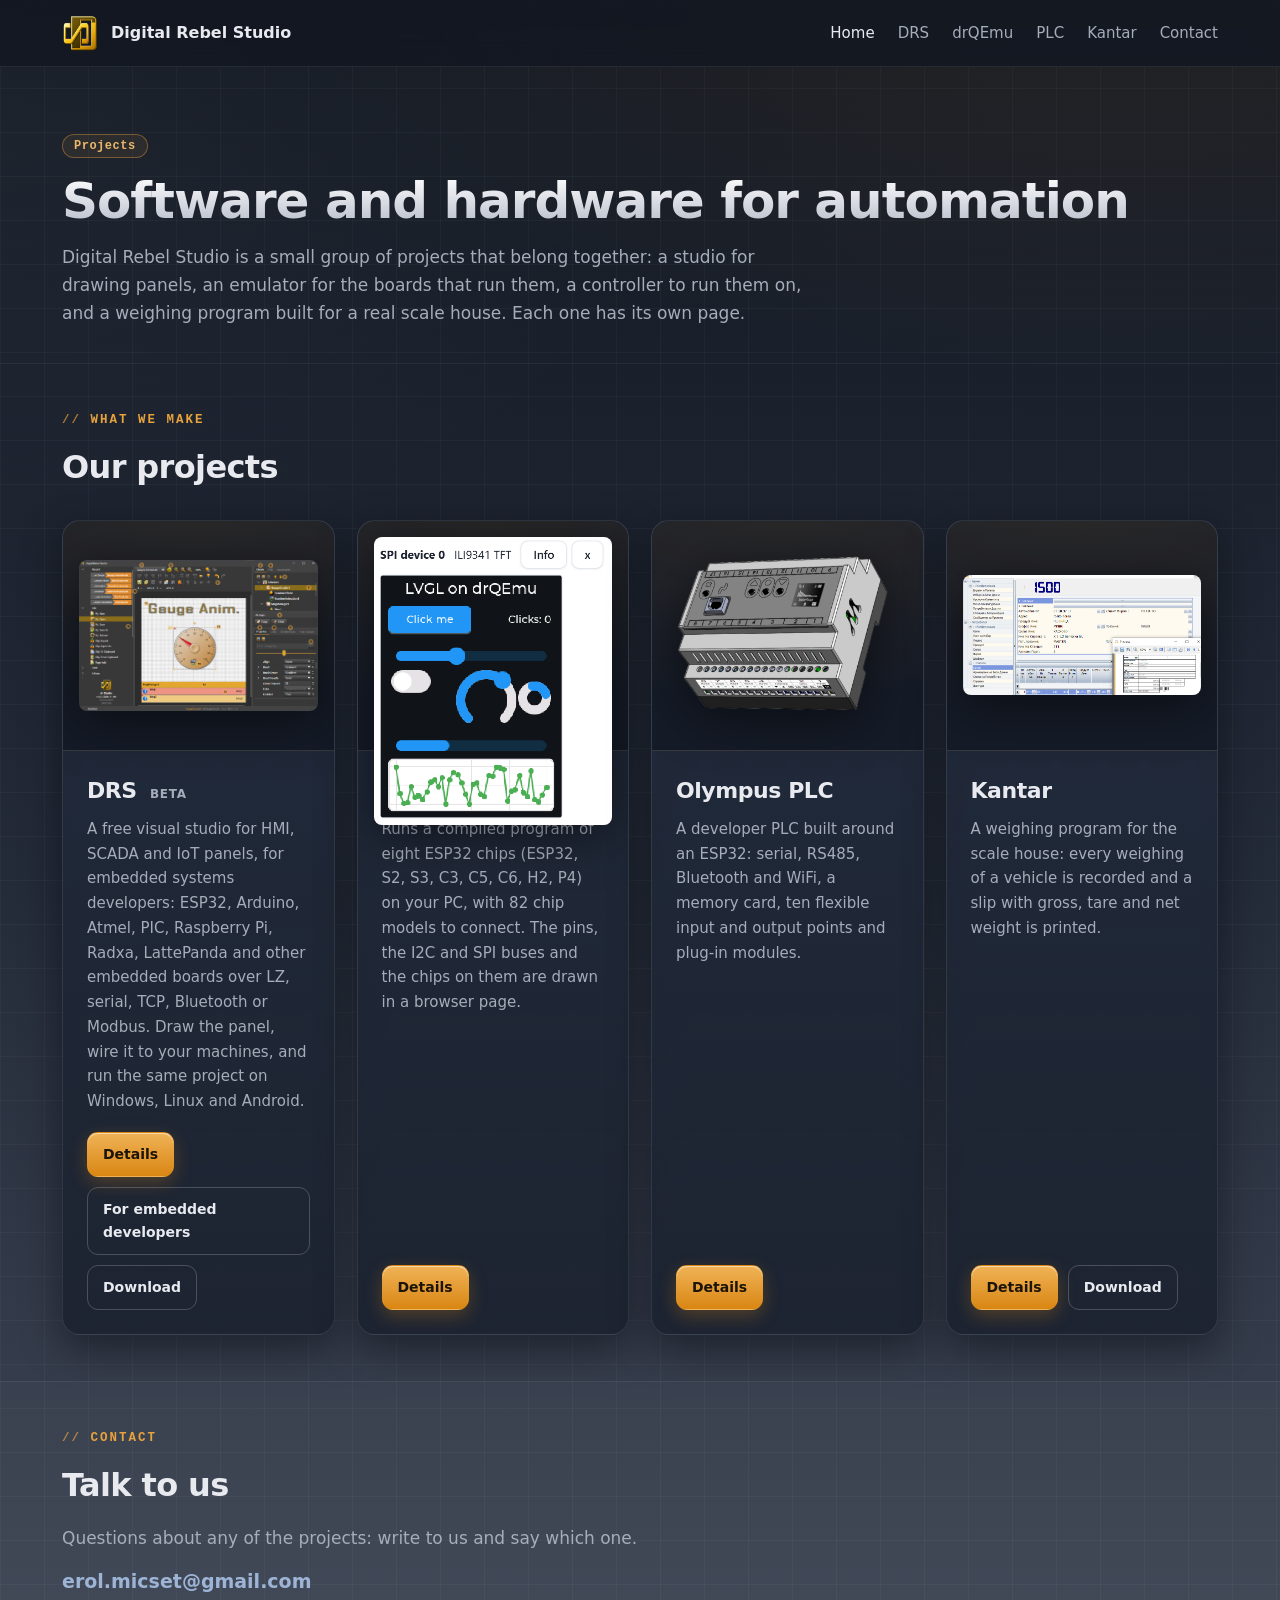
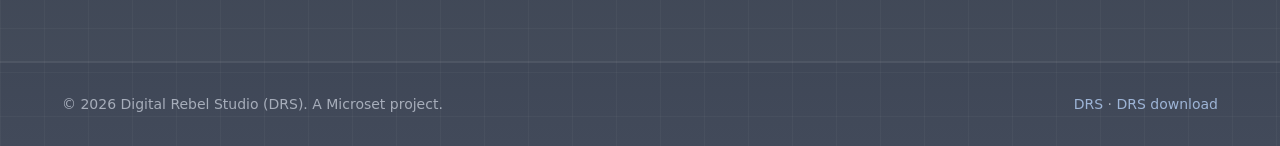
==== commit 8258c49e: "Home page and README: drQEmu card picture is the LVGL screen (the old OLED file was removed), 82 chi" ====
--- a/index.html
+++ b/index.html
@@ -205,10 +205,10 @@
         </article>
 
         <article class="card proj reveal">
-          <div class="pic"><img src="images/drqemu/oled.png" alt="An OLED display drawn by drQEmu while a program runs." loading="lazy"></div>
+          <div class="pic"><img src="images/drqemu/lvgl-thumb.png" alt="An LVGL screen drawn by drQEmu while a program runs." loading="lazy"></div>
           <div class="txt">
             <h3><span translate="no" class="notranslate">drQEmu</span> <small>beta</small></h3>
-            <p>Runs a compiled program of eight <span translate="no" class="notranslate">ESP32</span> chips (<span translate="no" class="notranslate">ESP32, S2, S3, C3, C5, C6, H2, P4</span>) on your PC, with 78 chip models to connect. The pins, the <span translate="no" class="notranslate">I2C</span> and <span translate="no" class="notranslate">SPI</span> buses and the chips on them are drawn in a browser page.</p>
+            <p>Runs a compiled program of eight <span translate="no" class="notranslate">ESP32</span> chips (<span translate="no" class="notranslate">ESP32, S2, S3, C3, C5, C6, H2, P4</span>) on your PC, with 82 chip models to connect. The pins, the <span translate="no" class="notranslate">I2C</span> and <span translate="no" class="notranslate">SPI</span> buses and the chips on them are drawn in a browser page.</p>
             <div class="go"><a class="btn primary" href="drQEmu.html">Details</a></div>
           </div>
         </article>
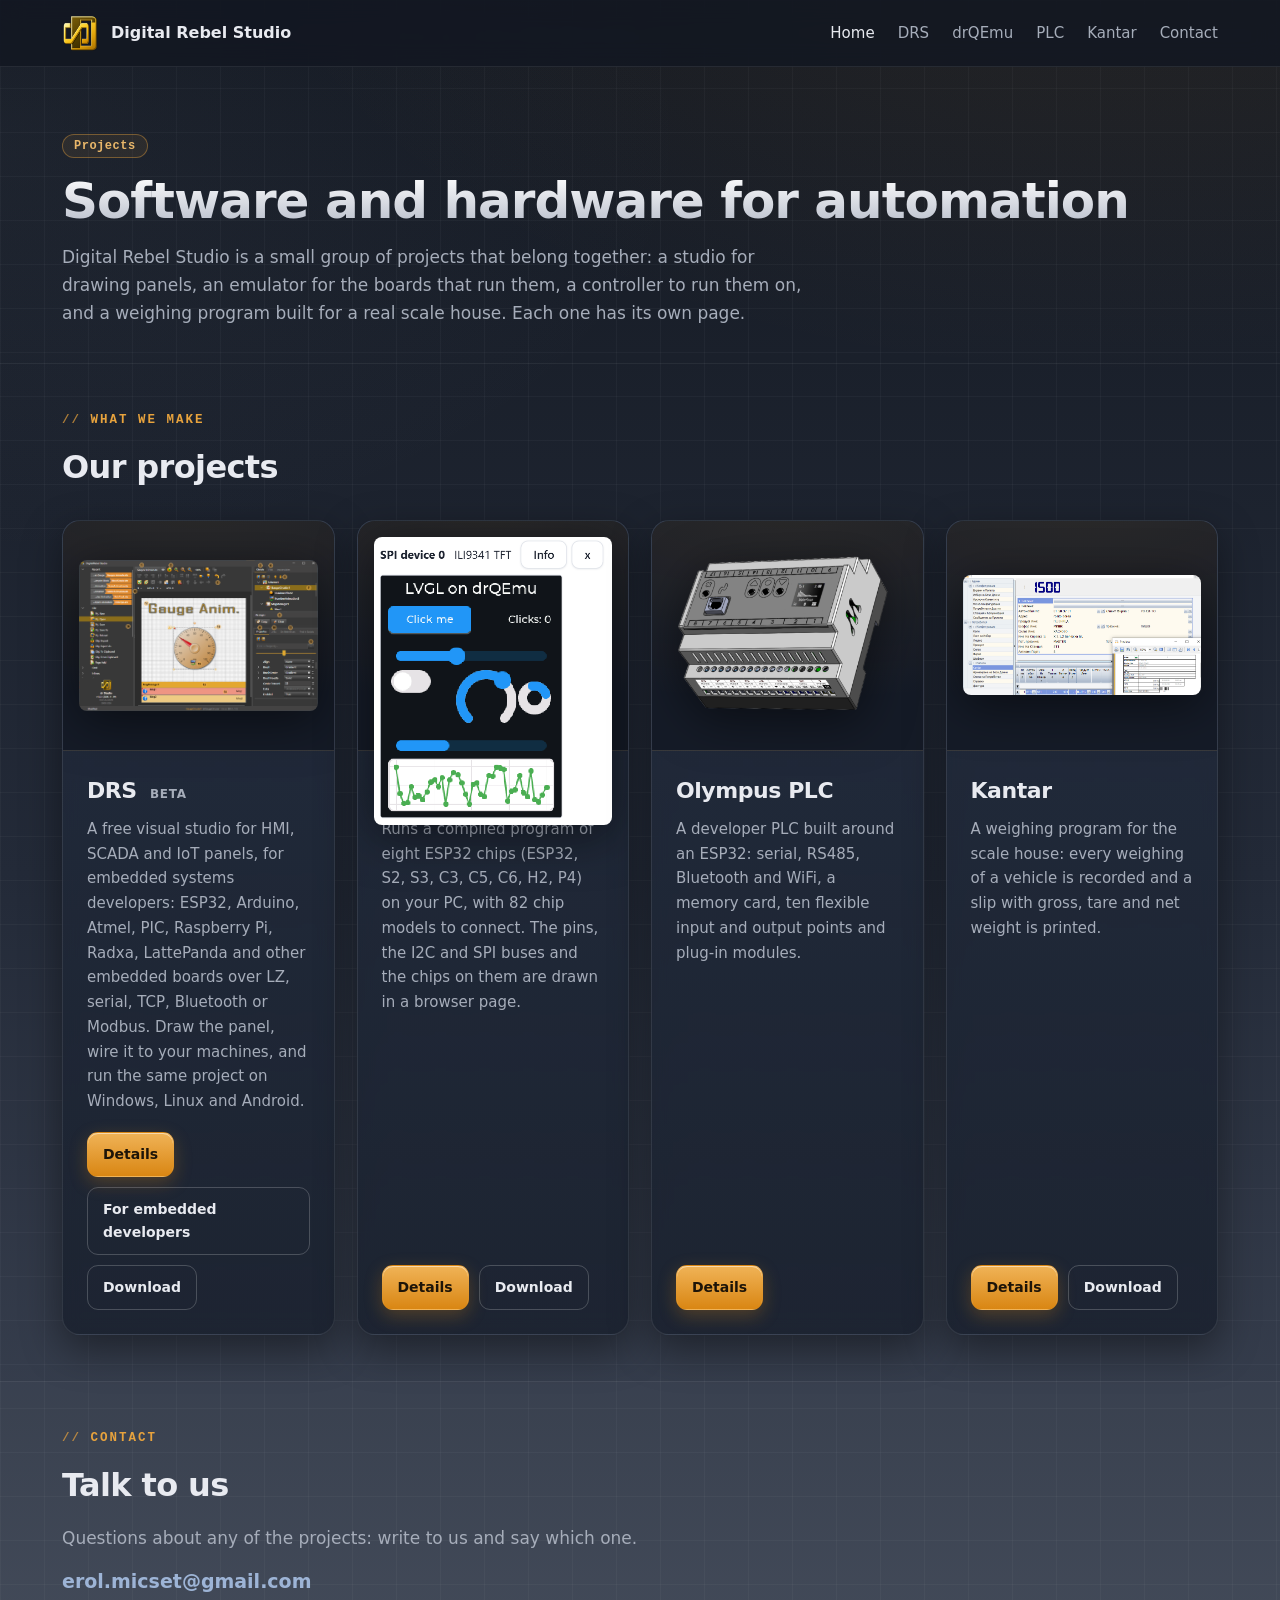
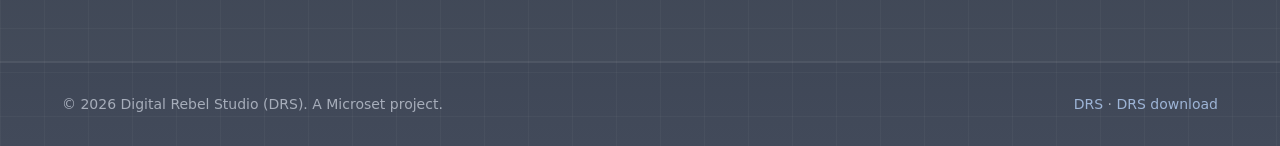
==== commit 8d2bdf95: "Home page: Download button on the drQEmu card Co-Authored-By: Claude Sonnet 5.5 <noreply@anthropic.c" ====
--- a/index.html
+++ b/index.html
@@ -209,7 +209,7 @@
           <div class="txt">
             <h3><span translate="no" class="notranslate">drQEmu</span> <small>beta</small></h3>
             <p>Runs a compiled program of eight <span translate="no" class="notranslate">ESP32</span> chips (<span translate="no" class="notranslate">ESP32, S2, S3, C3, C5, C6, H2, P4</span>) on your PC, with 82 chip models to connect. The pins, the <span translate="no" class="notranslate">I2C</span> and <span translate="no" class="notranslate">SPI</span> buses and the chips on them are drawn in a browser page.</p>
-            <div class="go"><a class="btn primary" href="drQEmu.html">Details</a></div>
+            <div class="go"><a class="btn primary" href="drQEmu.html">Details</a><a class="btn ghost" href="drQEmu.html#rec">Download</a></div>
           </div>
         </article>
 
